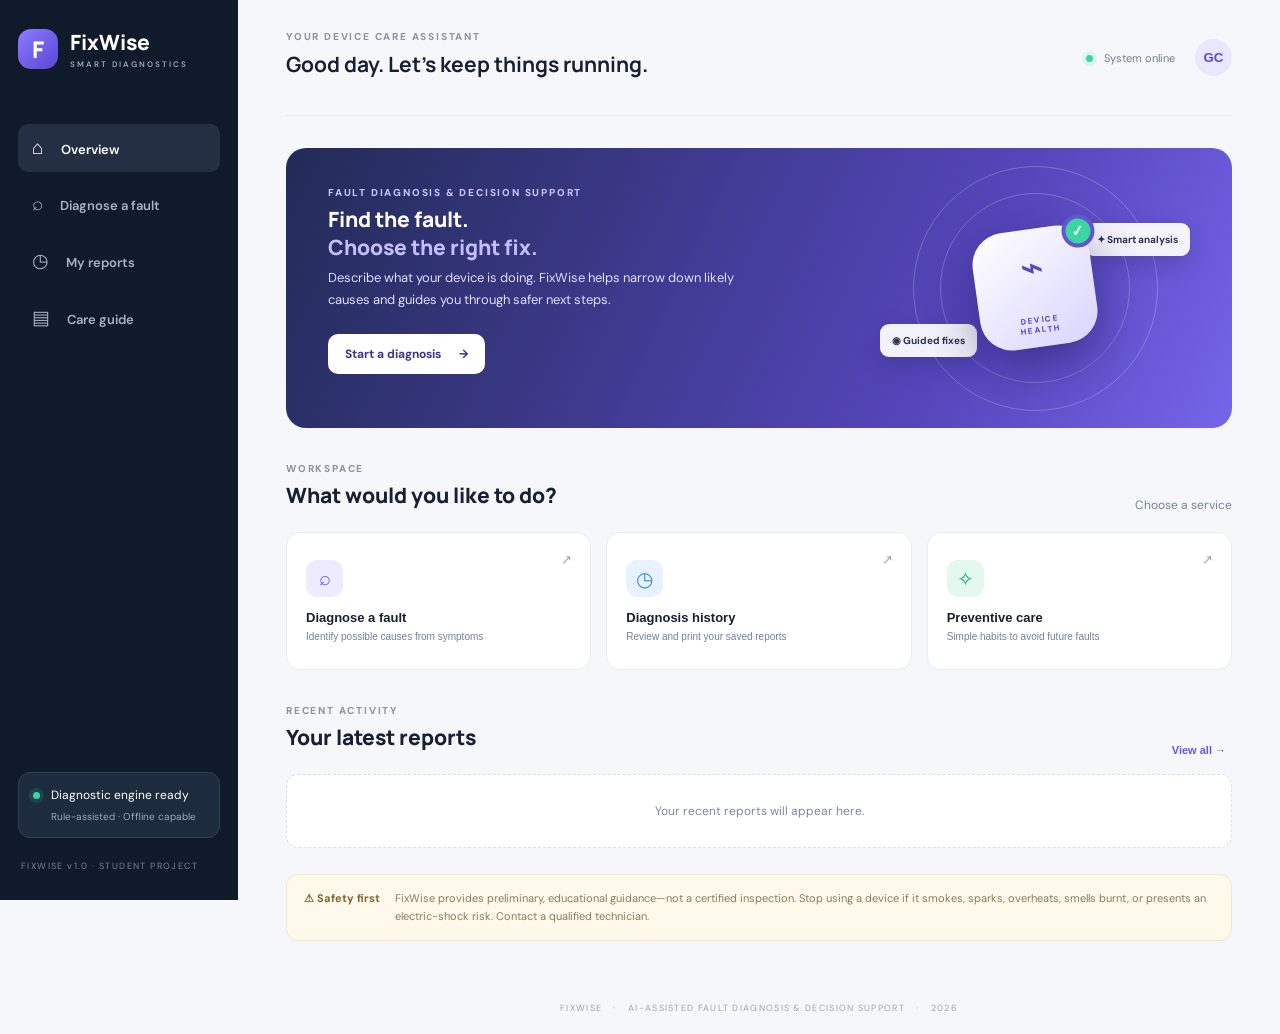
==== FixWise/index.html @ 98d67902 "Build FixWise mobile fault diagnosis PWA" ====
<!doctype html>
<html lang="en"><head><meta charset="utf-8"><meta name="viewport" content="width=device-width,initial-scale=1,viewport-fit=cover"><meta name="theme-color" content="#101827"><meta name="description" content="FixWise — AI-assisted fault diagnosis and decision support for everyday devices."><title>FixWise · Smart fault diagnosis</title><link rel="manifest" href="manifest.webmanifest"><link rel="icon" href="icon.svg"><link rel="stylesheet" href="styles.css"></head>
<body><div class="app-shell"><aside class="sidebar"><a class="brand" href="#"><span class="brand-mark">F</span><span>FixWise<small>SMART DIAGNOSTICS</small></span></a><nav><button class="nav active" data-page="home">⌂ <span>Overview</span></button><button class="nav" data-page="diagnose">⌕ <span>Diagnose a fault</span></button><button class="nav" data-page="history">◷ <span>My reports</span></button><button class="nav" data-page="guide">▤ <span>Care guide</span></button></nav><div class="side-note"><span class="pulse"></span> Diagnostic engine ready<small>Rule-assisted · Offline capable</small></div><div class="sidebar-foot">FIXWISE v1.0 · STUDENT PROJECT</div></aside>
<main class="main"><header class="topbar"><div><div class="eyebrow">YOUR DEVICE CARE ASSISTANT</div><h1 id="pageTitle">Good day. Let's keep things running.</h1></div><div class="top-actions"><span class="status"><i></i> System online</span><button class="avatar" aria-label="Profile">GC</button></div></header>
<section id="home" class="page active"><div class="hero"><div><div class="eyebrow light">FAULT DIAGNOSIS & DECISION SUPPORT</div><h2>Find the fault.<br><em>Choose the right fix.</em></h2><p>Describe what your device is doing. FixWise helps narrow down likely causes and guides you through safer next steps.</p><button class="btn btn-white" data-go="diagnose">Start a diagnosis <b>→</b></button></div><div class="hero-art"><div class="orbit orbit1"></div><div class="orbit orbit2"></div><div class="device">⌁<small>DEVICE<br>HEALTH</small><strong>✓</strong></div><span class="float-tag tag-a">✦ Smart analysis</span><span class="float-tag tag-b">◉ Guided fixes</span></div></div>
<div class="section-head"><div><div class="eyebrow">WORKSPACE</div><h2>What would you like to do?</h2></div><span class="muted">Choose a service</span></div><div class="quick-grid"><button class="quick-card" data-go="diagnose"><span class="qicon purple">⌕</span><b>Diagnose a fault</b><small>Identify possible causes from symptoms</small><span class="arrow">↗</span></button><button class="quick-card" data-go="history"><span class="qicon blue">◷</span><b>Diagnosis history</b><small>Review and print your saved reports</small><span class="arrow">↗</span></button><button class="quick-card" data-go="guide"><span class="qicon green">✧</span><b>Preventive care</b><small>Simple habits to avoid future faults</small><span class="arrow">↗</span></button></div>
<div class="section-head"><div><div class="eyebrow">RECENT ACTIVITY</div><h2>Your latest reports</h2></div><button class="text-btn" data-go="history">View all →</button></div><div id="recentReports" class="report-list"></div>
<div class="disclaimer"><b>⚠ Safety first</b><span>FixWise provides preliminary, educational guidance—not a certified inspection. Stop using a device if it smokes, sparks, overheats, smells burnt, or presents an electric-shock risk. Contact a qualified technician.</span></div></section>
<section id="diagnose" class="page"><div class="stepbar"><span class="step active">01 <small>Device</small></span><i></i><span class="step active">02 <small>Symptoms</small></span><i></i><span class="step active">03 <small>Analysis</small></span></div><div class="form-layout"><div class="form-card"><div class="eyebrow">NEW DIAGNOSTIC</div><h2>Tell us what's wrong.</h2><p class="muted">Select a device and describe the symptoms you notice. More detail can improve the suggestions.</p><form id="diagnosisForm"><label>Device category</label><div class="device-grid" id="deviceGrid"><button type="button" class="device-option selected" data-device="Smartphone"><span>▣</span>Smartphone</button><button type="button" class="device-option" data-device="Laptop / PC"><span>▰</span>Laptop / PC</button><button type="button" class="device-option" data-device="Home appliance"><span>⌂</span>Home appliance</button><button type="button" class="device-option" data-device="Network / Wi-Fi"><span>⌁</span>Network / Wi-Fi</button><button type="button" class="device-option" data-device="Other device"><span>⚙</span>Other device</button></div><label for="deviceName">Device name / model <small>Optional</small></label><input id="deviceName" placeholder="e.g. Samsung Galaxy, Dell Inspiron…"><label for="symptoms">What symptoms are you experiencing? <small>Select all that apply</small></label><div id="symptomList" class="symptom-grid"></div><label for="details">Additional details</label><textarea id="details" rows="3" placeholder="When did it start? Any recent drops, updates, spills, or changes?"></textarea><div class="form-row"><div><label for="duration">When did it start?</label><select id="duration"><option>Today</option><option>In the last 2–3 days</option><option>About a week ago</option><option>More than a week ago</option><option>Intermittently</option></select></div><div><label for="severity">Impact on use</label><select id="severity"><option value="low">Minor inconvenience</option><option value="medium" selected>Partially usable</option><option value="high">Cannot use device</option></select></div></div><label class="checkline"><input type="checkbox" id="danger"> There is smoke, sparking, burning smell, liquid near electricity, or dangerous overheating.</label><button class="btn btn-primary full" type="submit">Analyse symptoms <b>→</b></button><p class="tiny muted center">Your report stays in this browser. No account or upload required.</p></form></div><aside class="tips-card"><div class="tip-icon">✦</div><h3>Better details = better guidance</h3><p>Choose every symptom you can observe. Avoid opening sealed devices or touching internal wiring.</p><div class="tip-line"><b>01</b><span>Note exactly what happens</span></div><div class="tip-line"><b>02</b><span>Think about recent changes</span></div><div class="tip-line"><b>03</b><span>Never ignore safety warnings</span></div></aside></div></section>
<section id="results" class="page"><div class="results-head"><div><div class="eyebrow">DIAGNOSTIC REPORT</div><h2>Here's what may be happening.</h2><p class="muted" id="resultSubtitle"></p></div><button class="btn btn-outline" id="printReport">⇩ Save / Print report</button></div><div id="safetyAlert"></div><div id="resultCards"></div><div class="results-actions"><button class="btn btn-outline" data-go="diagnose">← New diagnosis</button><button class="btn btn-primary" data-go="history">View report history →</button></div><p class="tiny muted">Suggestions are generated by a transparent symptom-to-cause rules engine. They are not a confirmed diagnosis or a substitute for professional repair.</p></section>
<section id="history" class="page"><div class="section-head"><div><div class="eyebrow">YOUR WORKSPACE</div><h2>Diagnosis history</h2><p class="muted">Reports saved locally on this device.</p></div><button class="btn btn-primary" data-go="diagnose">＋ New diagnosis</button></div><div id="allReports" class="report-list"></div></section>
<section id="guide" class="page"><div class="eyebrow">DEVICE WELLNESS</div><h2>Small habits. Fewer faults.</h2><p class="muted">Practical care reminders for common devices.</p><div class="guide-grid"><article class="guide-card"><span>▣</span><h3>Smartphone care</h3><ul><li>Use a certified charger and undamaged cable.</li><li>Keep ports dry and free of dust.</li><li>Install security and system updates.</li><li>Avoid prolonged heat and direct sunlight.</li><li>Back up important data regularly.</li></ul></article><article class="guide-card"><span>▰</span><h3>Laptop & PC care</h3><ul><li>Keep vents clear; use on a hard surface.</li><li>Back up files and update software.</li><li>Use surge protection where appropriate.</li><li>Keep liquids away from electronics.</li><li>Shut down before connecting internal parts.</li></ul></article><article class="guide-card"><span>⌂</span><h3>Home appliances</h3><ul><li>Follow the manufacturer's load limits.</li><li>Keep appliances ventilated and clean.</li><li>Inspect plugs and cables for damage.</li><li>Unplug before external cleaning.</li><li>Use a qualified technician for repairs.</li></ul></article><article class="guide-card"><span>⌁</span><h3>Network & Wi-Fi</h3><ul><li>Place the router in an open central area.</li><li>Use a strong, unique Wi-Fi password.</li><li>Restart equipment only when appropriate.</li><li>Keep router firmware up to date.</li><li>Check provider outages before resetting.</li></ul></article></div><div class="disclaimer"><b>Remember</b><span>Do not open power supplies, batteries, microwave ovens, or other high-voltage components. Repairs involving mains electricity should be handled by qualified professionals.</span></div></section>
<footer>FIXWISE <span>·</span> AI-ASSISTED FAULT DIAGNOSIS & DECISION SUPPORT <span>·</span> 2026</footer></main></div><div id="toast" role="status"></div><script src="app.js"></script></body></html>
---- FixWise/styles.css ----
@import url('https://fonts.googleapis.com/css2?family=DM+Sans:wght@400;500;600;700;800&family=Manrope:wght@400;500;600;700;800&display=swap');
:root{--ink:#172033;--muted:#748096;--line:#e8ebf1;--bg:#f6f7fb;--purple:#6855e8;--navy:#111b2c;--green:#1eaa7a}*{box-sizing:border-box}body{margin:0;background:var(--bg);color:var(--ink);font-family:'DM Sans',sans-serif}.app-shell{min-height:100vh}.sidebar{width:238px;background:#111a2a;color:#fff;position:fixed;inset:0 auto 0 0;padding:28px 18px;display:flex;flex-direction:column;z-index:5}.brand{display:flex;align-items:center;gap:12px;color:white;text-decoration:none;font:800 21px Manrope}.brand small{display:block;font:600 8px 'DM Sans';letter-spacing:2px;color:#9da8bd;margin-top:3px}.brand-mark{width:40px;height:40px;background:linear-gradient(135deg,#8d7bff,#5946d6);border-radius:13px;display:grid;place-items:center;font-size:23px}.sidebar nav{margin-top:55px;display:grid;gap:8px}.nav{border:0;background:transparent;color:#a9b3c6;text-align:left;padding:13px 14px;border-radius:10px;font-size:19px;cursor:pointer}.nav span{font:600 13px 'DM Sans';margin-left:12px}.nav.active,.nav:hover{background:#252f44;color:#fff}.side-note{margin-top:auto;background:#1d2b3e;border:1px solid #304057;border-radius:12px;padding:14px;font-size:12px}.side-note small{display:block;color:#9aa8bc;margin:7px 0 0 18px}.pulse,.status i{display:inline-block;width:7px;height:7px;border-radius:50%;background:#39d6a1;margin-right:8px;box-shadow:0 0 0 4px #39d6a122}.sidebar-foot{font-size:9px;letter-spacing:1.4px;color:#75839a;margin:22px 3px 0}.main{margin-left:238px;padding:0 48px;max-width:1600px}.topbar{height:116px;display:flex;justify-content:space-between;align-items:center;border-bottom:1px solid var(--line);margin-bottom:32px}.eyebrow{font-size:10px;font-weight:800;letter-spacing:1.8px;color:#8b93a5}.topbar h1{font:700 21px Manrope;margin:7px 0}.top-actions{display:flex;align-items:center;gap:20px}.status{font-size:11px;color:#6f7b90}.avatar{border:0;border-radius:50%;width:37px;height:37px;background:#e9e6ff;color:#5d4ad6;font-weight:800}.page{display:none;animation:fade .25s}.page.active{display:block}@keyframes fade{from{opacity:.3;transform:translateY(5px)}to{opacity:1;transform:none}}.hero{background:linear-gradient(115deg,#222b56,#5546bb 70%,#7565e9);border-radius:20px;color:white;padding:38px 42px;display:flex;justify-content:space-between;min-height:280px;overflow:hidden;position:relative}.eyebrow.light{color:#c9c4ff}.hero h2{font:800 34px/1.17 Manrope;margin:15px 0}.hero h2 em{font-style:normal;color:#c5beff}.hero p{font-size:13px;line-height:1.7;color:#e0defa;max-width:440px;margin:0 0 23px}.btn{border:0;border-radius:10px;padding:12px 17px;font:700 12px 'DM Sans';cursor:pointer;transition:.2s}.btn:hover{transform:translateY(-1px);filter:brightness(1.04)}.btn b{margin-left:15px}.btn-white{background:white;color:#3c348d}.btn-primary{background:var(--purple);color:white}.btn-outline{background:white;border:1px solid #dfe3ed;color:#46516a}.hero-art{width:310px;position:relative;display:grid;place-items:center}.orbit{position:absolute;border:1px solid #ffffff38;border-radius:50%;width:245px;height:245px}.orbit2{width:190px;height:190px}.device{width:118px;height:118px;border-radius:32px;background:linear-gradient(145deg,#fff,#d9d4ff);color:#5547bf;display:grid;place-items:center;font-size:39px;box-shadow:0 18px 50px #17104c77;z-index:1;transform:rotate(-8deg)}.device small{font-size:8px;letter-spacing:1.5px;text-align:center;font-weight:800}.device strong{position:absolute;right:-8px;top:-8px;background:#3bd5a1;color:#fff;border:4px solid #6156cf;border-radius:50%;font-size:15px;width:33px;height:33px;display:grid;place-items:center}.float-tag{position:absolute;background:#ffffffed;color:#29334c;border-radius:9px;padding:10px 12px;font-size:10px;font-weight:700;box-shadow:0 8px 25px #17104c33}.tag-a{top:37px;right:0}.tag-b{bottom:33px;left:0}.section-head{display:flex;align-items:end;justify-content:space-between;margin:34px 0 17px}.section-head h2,.page h2{font:800 21px Manrope;margin:6px 0}.muted{color:var(--muted);font-size:12px;line-height:1.6}.quick-grid{display:grid;grid-template-columns:repeat(3,1fr);gap:15px}.quick-card{position:relative;text-align:left;background:white;border:1px solid var(--line);border-radius:14px;padding:19px;cursor:pointer;min-height:138px;color:var(--ink)}.quick-card:hover{border-color:#b9b0ff;box-shadow:0 8px 25px #29345a0c}.qicon{width:37px;height:37px;border-radius:11px;display:grid;place-items:center;font-size:20px;margin-bottom:13px}.purple{background:#eeeaff;color:#6957e7}.blue{background:#e7f2ff;color:#4089d8}.green{background:#e3f8ef;color:#1eaa7a}.quick-card b,.quick-card small{display:block}.quick-card b{font-size:13px}.quick-card small{color:var(--muted);font-size:10px;margin-top:6px}.arrow{position:absolute;right:18px;top:19px;color:#9ba3b2}.text-btn{border:0;background:none;color:var(--purple);font-weight:700;font-size:11px;cursor:pointer}.report-list{display:grid;gap:9px}.report-row{display:flex;align-items:center;gap:13px;background:white;border:1px solid var(--line);border-radius:12px;padding:13px 16px}.report-symbol{width:38px;height:38px;border-radius:11px;background:#f0edff;color:#6554df;display:grid;place-items:center}.report-info{flex:1}.report-info b{font-size:12px;display:block}.report-info small{font-size:10px;color:var(--muted)}.report-row button{border:0;background:#f4f2ff;color:#5d4bd8;border-radius:8px;padding:8px 10px;font-size:10px;cursor:pointer}.disclaimer{display:flex;gap:15px;background:#fff9eb;border:1px solid #f4e7c6;color:#80652a;border-radius:12px;padding:15px 17px;margin:26px 0;font-size:11px;line-height:1.6}.disclaimer b{white-space:nowrap}.disclaimer span{color:#897b5a}.stepbar{display:flex;align-items:center;gap:13px;margin:0 auto 24px;max-width:600px}.step{font-size:10px;color:var(--purple);font-weight:800}.step small{display:block;color:#7d879a;font-size:9px;font-weight:500;margin-top:3px}.stepbar i{height:1px;background:#dcd8fa;flex:1}.form-layout{display:grid;grid-template-columns:minmax(0,1fr) 260px;gap:20px;align-items:start}.form-card,.tips-card{background:#fff;border:1px solid var(--line);border-radius:16px;padding:26px}.form-card h2{margin:8px 0}.form-card>p{margin:0 0 23px}.form-card label{display:block;font-size:11px;font-weight:700;margin:18px 0 9px}.form-card label small{font-weight:400;color:#929bad;margin-left:5px}.device-grid{display:grid;grid-template-columns:repeat(3,1fr);gap:8px}.device-option{border:1px solid var(--line);background:white;border-radius:9px;padding:11px 8px;font-size:10px;color:#5c667a;cursor:pointer}.device-option span{display:block;font-size:20px;margin-bottom:5px}.device-option.selected{border-color:#8172ed;background:#f5f3ff;color:#5e4bd8;font-weight:700}input:not([type=checkbox]),select,textarea{width:100%;border:1px solid #e1e5ed;border-radius:8px;padding:11px 12px;font:12px 'DM Sans';color:var(--ink);outline:none;background:#fff}input:focus,select:focus,textarea:focus{border-color:#8a7bf0;box-shadow:0 0 0 3px #8172ed18}.symptom-grid{display:grid;grid-template-columns:repeat(2,1fr);gap:8px}.symptom{border:1px solid #e5e8ef;border-radius:8px;padding:10px;font-size:10px;cursor:pointer;color:#687388}.symptom input{accent-color:var(--purple);margin-right:7px}.form-row{display:grid;grid-template-columns:1fr 1fr;gap:12px}.checkline{display:flex!important;align-items:center;gap:8px;background:#fff7f2;padding:11px;border-radius:8px;color:#995b37}.checkline input{accent-color:#dc7542}.full{width:100%;margin-top:18px}.tiny{font-size:9px}.center{text-align:center}.tips-card{background:#f0efff;border:0;padding:22px}.tip-icon{font-size:26px;color:#6653e3}.tips-card h3{font:800 16px Manrope}.tips-card p{font-size:11px;color:#74718e;line-height:1.7}.tip-line{display:flex;gap:12px;align-items:center;border-top:1px solid #dedbf9;padding:13px 0;font-size:10px}.tip-line b{color:#7667e7}.results-head{display:flex;justify-content:space-between;align-items:center;margin-bottom:22px}.results-head h2{margin:7px 0}.alert-danger{background:#fff0ed;border:1px solid #ffc8bc;color:#9d392c;padding:17px;border-radius:12px;margin-bottom:15px;font-size:12px;line-height:1.6}.result-card{background:#fff;border:1px solid var(--line);border-radius:14px;padding:20px;margin-bottom:13px}.result-top{display:flex;justify-content:space-between;gap:10px;align-items:start}.result-card h3{font:800 15px Manrope;margin:4px 0 8px}.confidence{font-size:10px;background:#eeeaff;color:#6554db;padding:7px 9px;border-radius:20px;white-space:nowrap}.cause-desc{font-size:11px;color:#687388;line-height:1.6}.result-card h4{font-size:11px;margin:17px 0 8px}.result-card ol{padding-left:18px;margin:0;color:#59657a;font-size:11px;line-height:1.9}.professional{font-size:10px;color:#9a6031;background:#fff8ed;padding:10px;border-radius:8px;margin-top:13px}.results-actions{display:flex;gap:10px;margin:20px 0}.guide-grid{display:grid;grid-template-columns:repeat(2,1fr);gap:14px;margin-top:22px}.guide-card{background:#fff;border:1px solid var(--line);border-radius:14px;padding:21px}.guide-card>span{font-size:25px;color:#6b59e6}.guide-card h3{font:800 15px Manrope}.guide-card ul{padding-left:17px;color:#687388;font-size:11px;line-height:2}.empty{background:#fff;border:1px dashed #d9deea;padding:28px;border-radius:12px;text-align:center;color:#7c8799;font-size:12px}footer{text-align:center;color:#9ba3b2;font-size:9px;letter-spacing:1.3px;padding:35px 0 20px}footer span{margin:0 8px}#toast{position:fixed;bottom:22px;left:50%;transform:translate(-50%,20px);background:#172033;color:#fff;border-radius:9px;padding:11px 17px;font-size:11px;opacity:0;transition:.2s;z-index:20;pointer-events:none}#toast.show{opacity:1;transform:translate(-50%,0)}
@media(max-width:900px){.sidebar{width:68px;padding:20px 9px}.brand{justify-content:center}.brand>span:last-child,.nav span,.side-note,.sidebar-foot{display:none}.sidebar nav{margin-top:40px}.nav{text-align:center;padding:13px 5px}.nav span{display:none}.main{margin-left:68px;padding:0 24px}.hero-art{width:230px}.form-layout{grid-template-columns:1fr}.tips-card{display:none}}
@media(max-width:600px){.sidebar{inset:auto 0 0;width:auto;height:65px;padding:5px 8px;flex-direction:row;justify-content:center}.brand{display:none}.sidebar nav{margin:0;display:flex;width:100%;justify-content:space-around;gap:2px}.nav{font-size:18px;padding:8px 13px}.nav span{display:none}.main{margin:0;padding:0 15px 80px}.topbar{height:83px;margin-bottom:17px}.topbar h1{font-size:16px}.status{display:none}.hero{padding:25px 22px;min-height:250px}.hero h2{font-size:27px}.hero p{font-size:11px;max-width:100%}.hero-art{display:none}.quick-grid{grid-template-columns:1fr}.quick-card{min-height:110px}.quick-card .qicon{float:left;margin-right:12px}.section-head{margin-top:26px}.form-card{padding:18px}.device-grid{grid-template-columns:repeat(2,1fr)}.symptom-grid{grid-template-columns:1fr}.form-row{grid-template-columns:1fr}.results-head{display:block}.results-head .btn{margin-top:12px}.guide-grid{grid-template-columns:1fr}.report-row{padding:10px}.report-row button{font-size:9px}.disclaimer{display:block}.disclaimer b{display:block;margin-bottom:5px}.stepbar{gap:7px}.step{font-size:9px}}
@media print{.sidebar,.topbar,.results-actions,.results-head button,footer{display:none!important}.main{margin:0;padding:0}.page{display:none!important}#results{display:block!important}.result-card{break-inside:avoid}.app-shell{display:block}.disclaimer{print-color-adjust:exact}}
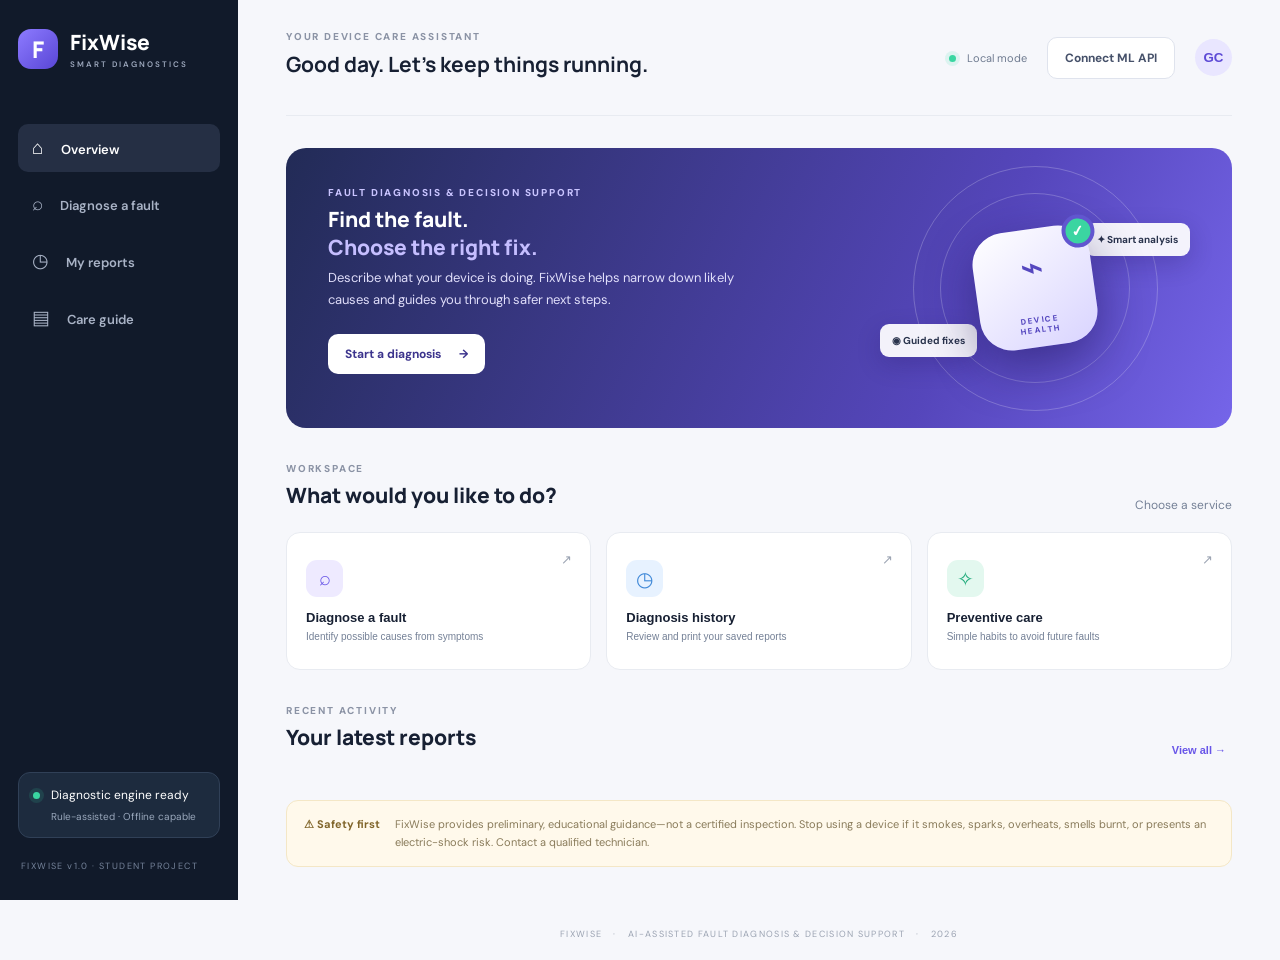
==== commit e5df1c39: "Connect FixWise frontend to ML API and document deployment" ====
--- a/FixWise/index.html
+++ b/FixWise/index.html
@@ -1,13 +1,13 @@
 <!doctype html>
 <html lang="en"><head><meta charset="utf-8"><meta name="viewport" content="width=device-width,initial-scale=1,viewport-fit=cover"><meta name="theme-color" content="#101827"><meta name="description" content="FixWise — AI-assisted fault diagnosis and decision support for everyday devices."><title>FixWise · Smart fault diagnosis</title><link rel="manifest" href="manifest.webmanifest"><link rel="icon" href="icon.svg"><link rel="stylesheet" href="styles.css"></head>
 <body><div class="app-shell"><aside class="sidebar"><a class="brand" href="#"><span class="brand-mark">F</span><span>FixWise<small>SMART DIAGNOSTICS</small></span></a><nav><button class="nav active" data-page="home">⌂ <span>Overview</span></button><button class="nav" data-page="diagnose">⌕ <span>Diagnose a fault</span></button><button class="nav" data-page="history">◷ <span>My reports</span></button><button class="nav" data-page="guide">▤ <span>Care guide</span></button></nav><div class="side-note"><span class="pulse"></span> Diagnostic engine ready<small>Rule-assisted · Offline capable</small></div><div class="sidebar-foot">FIXWISE v1.0 · STUDENT PROJECT</div></aside>
-<main class="main"><header class="topbar"><div><div class="eyebrow">YOUR DEVICE CARE ASSISTANT</div><h1 id="pageTitle">Good day. Let's keep things running.</h1></div><div class="top-actions"><span class="status"><i></i> System online</span><button class="avatar" aria-label="Profile">GC</button></div></header>
+<main class="main"><header class="topbar"><div><div class="eyebrow">YOUR DEVICE CARE ASSISTANT</div><h1 id="pageTitle">Good day. Let's keep things running.</h1></div><div class="top-actions"><span class="status"><i></i> <span id="apiStatus">Local mode</span></span><button class="btn btn-outline" id="apiSettings" type="button">Connect ML API</button><button class="avatar" aria-label="Profile">GC</button></div></header>
 <section id="home" class="page active"><div class="hero"><div><div class="eyebrow light">FAULT DIAGNOSIS & DECISION SUPPORT</div><h2>Find the fault.<br><em>Choose the right fix.</em></h2><p>Describe what your device is doing. FixWise helps narrow down likely causes and guides you through safer next steps.</p><button class="btn btn-white" data-go="diagnose">Start a diagnosis <b>→</b></button></div><div class="hero-art"><div class="orbit orbit1"></div><div class="orbit orbit2"></div><div class="device">⌁<small>DEVICE<br>HEALTH</small><strong>✓</strong></div><span class="float-tag tag-a">✦ Smart analysis</span><span class="float-tag tag-b">◉ Guided fixes</span></div></div>
 <div class="section-head"><div><div class="eyebrow">WORKSPACE</div><h2>What would you like to do?</h2></div><span class="muted">Choose a service</span></div><div class="quick-grid"><button class="quick-card" data-go="diagnose"><span class="qicon purple">⌕</span><b>Diagnose a fault</b><small>Identify possible causes from symptoms</small><span class="arrow">↗</span></button><button class="quick-card" data-go="history"><span class="qicon blue">◷</span><b>Diagnosis history</b><small>Review and print your saved reports</small><span class="arrow">↗</span></button><button class="quick-card" data-go="guide"><span class="qicon green">✧</span><b>Preventive care</b><small>Simple habits to avoid future faults</small><span class="arrow">↗</span></button></div>
 <div class="section-head"><div><div class="eyebrow">RECENT ACTIVITY</div><h2>Your latest reports</h2></div><button class="text-btn" data-go="history">View all →</button></div><div id="recentReports" class="report-list"></div>
 <div class="disclaimer"><b>⚠ Safety first</b><span>FixWise provides preliminary, educational guidance—not a certified inspection. Stop using a device if it smokes, sparks, overheats, smells burnt, or presents an electric-shock risk. Contact a qualified technician.</span></div></section>
 <section id="diagnose" class="page"><div class="stepbar"><span class="step active">01 <small>Device</small></span><i></i><span class="step active">02 <small>Symptoms</small></span><i></i><span class="step active">03 <small>Analysis</small></span></div><div class="form-layout"><div class="form-card"><div class="eyebrow">NEW DIAGNOSTIC</div><h2>Tell us what's wrong.</h2><p class="muted">Select a device and describe the symptoms you notice. More detail can improve the suggestions.</p><form id="diagnosisForm"><label>Device category</label><div class="device-grid" id="deviceGrid"><button type="button" class="device-option selected" data-device="Smartphone"><span>▣</span>Smartphone</button><button type="button" class="device-option" data-device="Laptop / PC"><span>▰</span>Laptop / PC</button><button type="button" class="device-option" data-device="Home appliance"><span>⌂</span>Home appliance</button><button type="button" class="device-option" data-device="Network / Wi-Fi"><span>⌁</span>Network / Wi-Fi</button><button type="button" class="device-option" data-device="Other device"><span>⚙</span>Other device</button></div><label for="deviceName">Device name / model <small>Optional</small></label><input id="deviceName" placeholder="e.g. Samsung Galaxy, Dell Inspiron…"><label for="symptoms">What symptoms are you experiencing? <small>Select all that apply</small></label><div id="symptomList" class="symptom-grid"></div><label for="details">Additional details</label><textarea id="details" rows="3" placeholder="When did it start? Any recent drops, updates, spills, or changes?"></textarea><div class="form-row"><div><label for="duration">When did it start?</label><select id="duration"><option>Today</option><option>In the last 2–3 days</option><option>About a week ago</option><option>More than a week ago</option><option>Intermittently</option></select></div><div><label for="severity">Impact on use</label><select id="severity"><option value="low">Minor inconvenience</option><option value="medium" selected>Partially usable</option><option value="high">Cannot use device</option></select></div></div><label class="checkline"><input type="checkbox" id="danger"> There is smoke, sparking, burning smell, liquid near electricity, or dangerous overheating.</label><button class="btn btn-primary full" type="submit">Analyse symptoms <b>→</b></button><p class="tiny muted center">Your report stays in this browser. No account or upload required.</p></form></div><aside class="tips-card"><div class="tip-icon">✦</div><h3>Better details = better guidance</h3><p>Choose every symptom you can observe. Avoid opening sealed devices or touching internal wiring.</p><div class="tip-line"><b>01</b><span>Note exactly what happens</span></div><div class="tip-line"><b>02</b><span>Think about recent changes</span></div><div class="tip-line"><b>03</b><span>Never ignore safety warnings</span></div></aside></div></section>
-<section id="results" class="page"><div class="results-head"><div><div class="eyebrow">DIAGNOSTIC REPORT</div><h2>Here's what may be happening.</h2><p class="muted" id="resultSubtitle"></p></div><button class="btn btn-outline" id="printReport">⇩ Save / Print report</button></div><div id="safetyAlert"></div><div id="resultCards"></div><div class="results-actions"><button class="btn btn-outline" data-go="diagnose">← New diagnosis</button><button class="btn btn-primary" data-go="history">View report history →</button></div><p class="tiny muted">Suggestions are generated by a transparent symptom-to-cause rules engine. They are not a confirmed diagnosis or a substitute for professional repair.</p></section>
+<section id="results" class="page"><div class="results-head"><div><div class="eyebrow">DIAGNOSTIC REPORT</div><h2>Here's what may be happening.</h2><p class="muted" id="resultSubtitle"></p></div><button class="btn btn-outline" id="printReport">⇩ Save / Print report</button></div><div id="safetyAlert"></div><div id="resultCards"></div><div class="results-actions"><button class="btn btn-outline" data-go="diagnose">← New diagnosis</button><button class="btn btn-primary" data-go="history">View report history →</button></div><p class="tiny muted">Suggestions use a prototype ML classifier when connected, otherwise local symptom rules. Model scores are not validated probabilities or a substitute for professional repair.</p></section>
 <section id="history" class="page"><div class="section-head"><div><div class="eyebrow">YOUR WORKSPACE</div><h2>Diagnosis history</h2><p class="muted">Reports saved locally on this device.</p></div><button class="btn btn-primary" data-go="diagnose">＋ New diagnosis</button></div><div id="allReports" class="report-list"></div></section>
 <section id="guide" class="page"><div class="eyebrow">DEVICE WELLNESS</div><h2>Small habits. Fewer faults.</h2><p class="muted">Practical care reminders for common devices.</p><div class="guide-grid"><article class="guide-card"><span>▣</span><h3>Smartphone care</h3><ul><li>Use a certified charger and undamaged cable.</li><li>Keep ports dry and free of dust.</li><li>Install security and system updates.</li><li>Avoid prolonged heat and direct sunlight.</li><li>Back up important data regularly.</li></ul></article><article class="guide-card"><span>▰</span><h3>Laptop & PC care</h3><ul><li>Keep vents clear; use on a hard surface.</li><li>Back up files and update software.</li><li>Use surge protection where appropriate.</li><li>Keep liquids away from electronics.</li><li>Shut down before connecting internal parts.</li></ul></article><article class="guide-card"><span>⌂</span><h3>Home appliances</h3><ul><li>Follow the manufacturer's load limits.</li><li>Keep appliances ventilated and clean.</li><li>Inspect plugs and cables for damage.</li><li>Unplug before external cleaning.</li><li>Use a qualified technician for repairs.</li></ul></article><article class="guide-card"><span>⌁</span><h3>Network & Wi-Fi</h3><ul><li>Place the router in an open central area.</li><li>Use a strong, unique Wi-Fi password.</li><li>Restart equipment only when appropriate.</li><li>Keep router firmware up to date.</li><li>Check provider outages before resetting.</li></ul></article></div><div class="disclaimer"><b>Remember</b><span>Do not open power supplies, batteries, microwave ovens, or other high-voltage components. Repairs involving mains electricity should be handled by qualified professionals.</span></div></section>
 <footer>FIXWISE <span>·</span> AI-ASSISTED FAULT DIAGNOSIS & DECISION SUPPORT <span>·</span> 2026</footer></main></div><div id="toast" role="status"></div><script src="app.js"></script></body></html>
